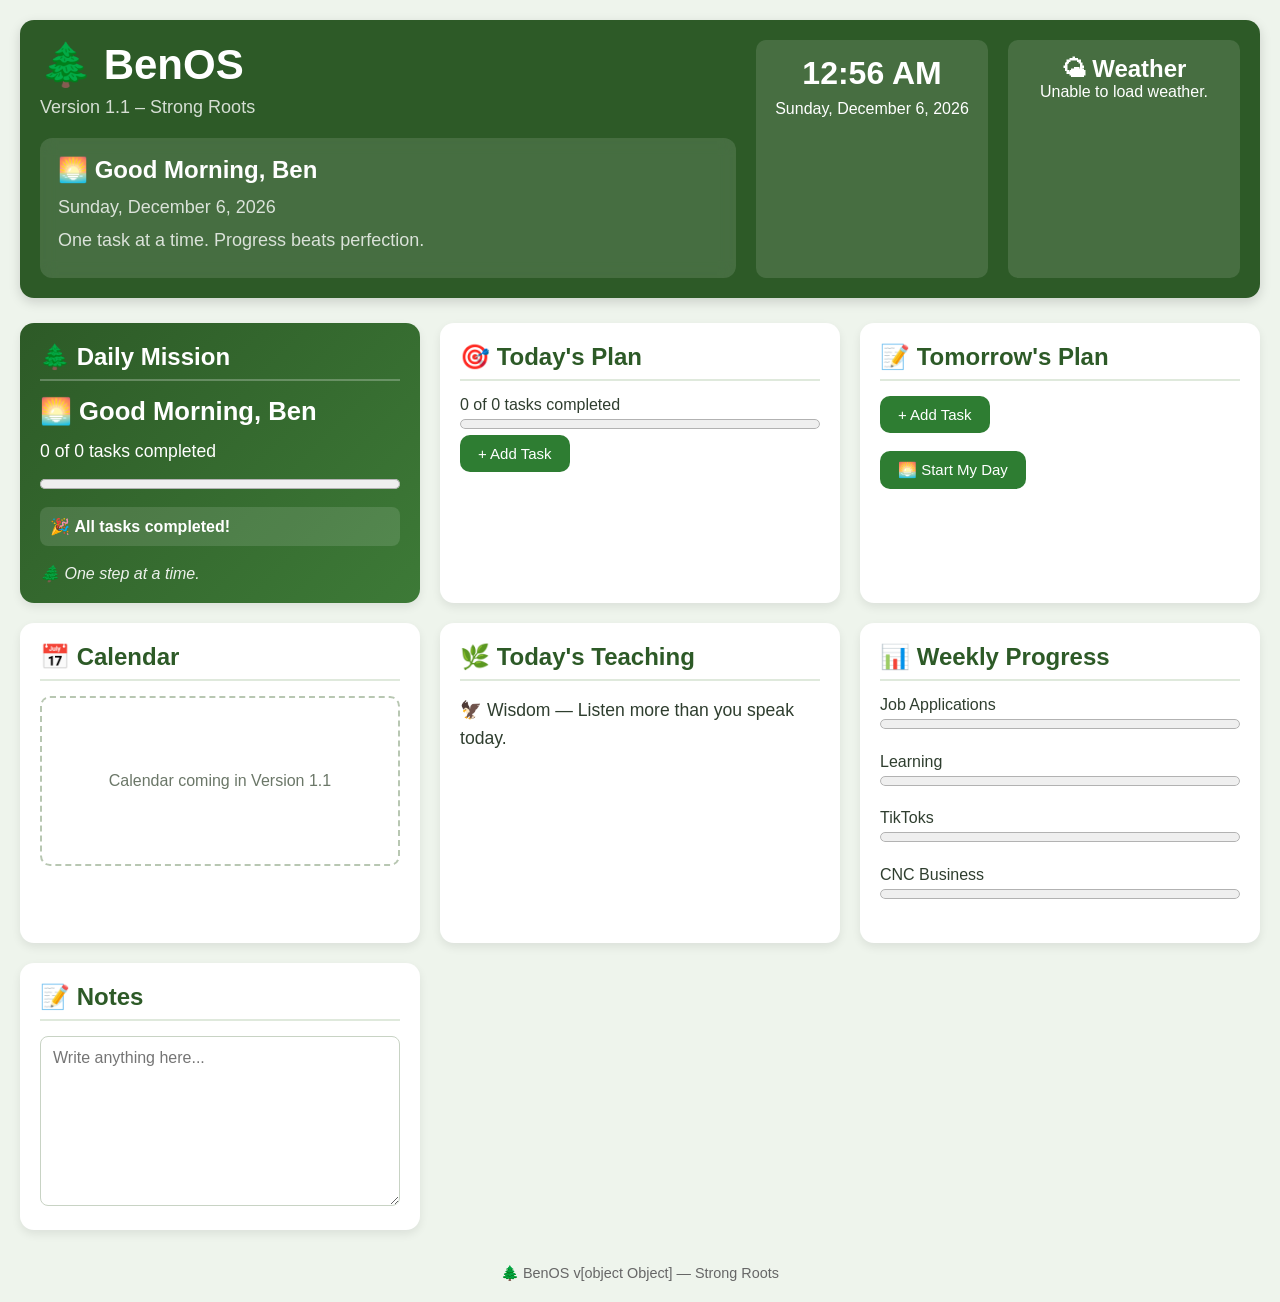
==== app/index.html @ c731f60d "Ben OS v2.0 completed core architecture layer" ====
<!DOCTYPE html>
<html lang="en">
<head>
    <meta charset="UTF-8">
    <meta name="viewport" content="width=device-width, initial-scale=1.0">
    <title>🌲 BenOS v1.1 - Strong Roots</title>

    <link rel="stylesheet" href="styles.css">
<script defer src="../core/benos-core.js"></script>
<script defer src="../core/state.js"></script>
<script defer src="../core/storage.js"></script>
<script defer src="../core/events.js"></script>
<script defer src="../core/logger.js"></script>
<script defer src="../core/config.js"></script>
<script defer src="../core/constants.js"></script>  
<script defer src="../core/version.js"></script>  

<script defer src="../modules/planner.js"></script>
<script defer src="../modules/mission.js"></script>
<script defer src="../modules/calendar.js"></script>
<script defer src="../modules/weather.js"></script>
<script defer src="../modules/teachings.js"></script>

<script defer src="script.js"></script>


</head>

<body>

<header class="top-header">

    <div class="logo">

    <h1>🌲 BenOS</h1>

    <p>Version 1.1 – Strong Roots</p>

    <div class="welcome-panel">

        <h2 id="greeting">
            👋 Welcome
        </h2>

        <p id="todayDate">
            Loading date...
        </p>

        <p id="dailyMessage">
            One task at a time. Progress beats perfection.
        </p>

    </div>

</div>

    <div class="clock-panel">

        <div id="clock">
            00:00
        </div>

        <div id="date">
            Loading...
        </div>

    </div>

    <div class="weather-panel">

        <h2>🌤 Weather</h2>

        <div id="weather">
            Loading...
        </div>

    </div>

</header>


<main class="dashboard">

<section class="card" id="dailyMission">

    <h2>🌲 Daily Mission</h2>

    <div id="missionGreeting">
        Good Morning, Ben
    </div>

    <div id="missionProgress">
    Today's Progress
</div>

<progress
    id="missionProgressBar"
    value="0"
    max="100">
</progress>

<div id="missionTask">
    Next Task: Loading...
</div>

    <div id="missionMessage">
        One step at a time.
    </div>

</section>

    <section class="card">

        <h2>🎯 Today's Plan</h2>

<div class="planner-progress">

    <div id="todayProgressText">
        0 of 0 tasks completed
    </div>

    <progress
        id="todayProgress"
        value="0"
        max="100">
    </progress>

</div>

<div id="todayTasks"></div>

<button id="addTodayTask">
    + Add Task
</button>
    </section>


    <section class="card">

        <h2>📝 Tomorrow's Plan</h2>

<div id="tomorrowTasks"></div>

<button id="addTomorrowTask">
+ Add Task
</button>

<br><br>

<button id="startDayButton">
🌅 Start My Day
</button>
    </section>


    <section class="card">

        <h2>📅 Calendar</h2>

        <div id="calendar">

            Calendar coming in Version 1.1

        </div>

    </section>


    <section class="card">

        <h2>🌿 Today's Teaching</h2>

        <div id="teaching">

            Loading...

        </div>

    </section>


    <section class="card">

        <h2>📊 Weekly Progress</h2>

        <div class="progress-item">

            Job Applications

            <progress value="0" max="10"></progress>

        </div>

        <div class="progress-item">

            Learning

            <progress value="0" max="7"></progress>

        </div>

        <div class="progress-item">

            TikToks

            <progress value="0" max="5"></progress>

        </div>

        <div class="progress-item">

            CNC Business

            <progress value="0" max="5"></progress>

        </div>

    </section>


    <section class="card">

        <h2>📝 Notes</h2>

        <textarea id="notes"
        placeholder="Write anything here..."></textarea>

    </section>

</main>

<footer id="systemFooter">
    🌲 BenOS Loading...
</footer>

</body>

</html>
---- app/styles.css ----
/* ===================================
   BenOS v1.1 - Strong Roots
   Stylesheet
=================================== */

* /* ==================================================
   01. RESET
================================================== */

* {
    margin: 0;
    padding: 0;
    box-sizing: border-box;
}

/* ==================================================
   02. BODY
================================================== */

body {
    font-family: "Segoe UI", Arial, sans-serif;
    background: #eef4ec;
    color: #2f3e2f;
    padding: 20px;
}

/* ==================================================
   03. HEADER
================================================== */
.top-header {
    display: grid;
    grid-template-columns: 3fr 1fr 1fr;
    gap: 20px;

    background: #2d5a27;
    color: white;

    padding: 20px;
    border-radius: 14px;
    margin-bottom: 25px;

    box-shadow: 0 4px 12px rgba(0,0,0,.15);
}

.logo h1{

    font-size:42px;

    font-weight:700;

    margin-bottom:8px;

}

.logo p{

    font-size:18px;

    opacity:.8;

}

.clock-panel,
.weather-panel{

    background:rgba(255,255,255,.12);

    padding:15px;

    border-radius:10px;

    text-align:center;

}

#clock{

    font-size:2rem;

    font-weight:bold;

    margin-bottom:8px;

}

/* ==================================================
   05. DASHBOARD
================================================== */
.dashboard{

    display:grid;

    grid-template-columns:repeat(auto-fit,minmax(340px,1fr));

    gap:20px;

}

/* ==================================================
   06. CARDS
================================================== */

.card{

    background:white;

    border-radius:14px;

    padding:20px;

    box-shadow:0 4px 10px rgba(0,0,0,.08);

}

.card h2{

    color:#2d5a27;

    margin-bottom:15px;

    border-bottom:2px solid #dfe9dc;

    padding-bottom:8px;

}

/* ==================================================
   06A. DAILY MISSION
================================================== */

#dailyMission{

    background:linear-gradient(135deg,#2d5a27,#3d7a37);

    color:white;

}

#dailyMission h2{

    color:white;

    border-bottom:2px solid rgba(255,255,255,.25);

}

#missionGreeting{

    font-size:1.6rem;

    font-weight:bold;

    margin:15px 0;

}

#missionProgress{

    font-size:1.1rem;

    margin:12px 0;

}

#missionTask{

    margin:12px 0;

    padding:10px;

    background:rgba(255,255,255,.12);

    border-radius:8px;

}

#missionMessage{

    margin-top:18px;

    font-style:italic;

    opacity:.9;

}

/* ==================================================
   09. TEXT AREAS
================================================== */

textarea{

    width:100%;

    min-height:170px;

    resize:vertical;

    padding:12px;

    border-radius:8px;

    border:1px solid #c8d3c4;

    font-size:1rem;

    font-family:inherit;

}

textarea:focus{

    outline:none;

    border-color:#2d5a27;

}

/* ==================================================
   10. PROGRESS
================================================== */

.progress-item{

    margin-bottom:18px;

}

progress{

    width:100%;

    height:20px;

}

/* ==================================================
   12. CALENDAR
================================================== */

#calendar{

    min-height:170px;

    display:flex;

    align-items:center;

    justify-content:center;

    border:2px dashed #b8c7b2;

    border-radius:10px;

    color:#6b7768;

}

/* ==================================================
   13. TEACHINGS
================================================== */

#teaching{

    font-size:1.1rem;

    line-height:1.6;

    min-height:170px;

}

/* ==================================================
   14. FOOTER
================================================== */


footer{

    text-align:center;

    margin-top:35px;

    color:#666;

    font-size:.9rem;

}

/* ==================================================
   15. RESPONSIVE
================================================== */


@media(max-width:900px){

.top-header{

grid-template-columns:1fr;

}

}

/* ==================================================
   07. PLANNER
================================================== */


.task-row{

    display:flex;

    align-items:center;

    gap:12px;

    margin-bottom:10px;

    padding:6px;

    border-radius:8px;

    transition:all .25s ease;

}

.task-row.completed{

    background:#e8f5e9;

    border-left:5px solid #2e7d32;

    border-radius:8px;

    padding:6px;

    transition:all .25s ease;

}

.task-row.completed input[type="text"]{

    text-decoration:line-through;

    color:#2e7d32;

    font-weight:bold;

    background:transparent;

}

/* ==================================================
   11. WEATHER
================================================== */


.weather-panel h1{
    font-size:48px;
    margin:10px 0;
}

.weather-panel h3{
    margin-bottom:12px;
}

.weather-panel p{
    margin:6px 0;
}

.weather-panel small{
    display:block;
    margin-top:12px;
    opacity:.7;
}

/* ==================================================
   08. BUTTONS
================================================== */

button{

    background:#2e7d32;

    color:white;

    border:none;

    border-radius:10px;

    padding:10px 18px;

    font-size:15px;

    cursor:pointer;

    transition:all .25s ease;

}

button:hover{

    background:#388e3c;

    transform:translateY(-2px);

    box-shadow:0 4px 10px rgba(0,0,0,.25);

}

button:active{

    transform:translateY(0);

}
.task-row input[type="text"]{

    flex:1;

    padding:8px;

    border-radius:8px;

    border:1px solid #bbb;

    font-size:15px;

}

.task-row input[type="checkbox"]{

    transform:scale(1.2);

}
.card{

    transition:all .3s ease;

}

.card:hover{

    transform:translateY(-5px);

    box-shadow:0 10px 25px rgba(0,0,0,.20);

}

/* ---------- WELCOME PANEL ---------- */


.welcome-panel{

    margin-top:20px;

    background:rgba(255,255,255,.12);

    padding:18px;

    border-radius:12px;

    backdrop-filter:blur(8px);

}

.welcome-panel h2{

    margin-bottom:10px;

    font-size:1.5rem;

}

.welcome-panel p{

    margin:6px 0;

    line-height:1.5;

}
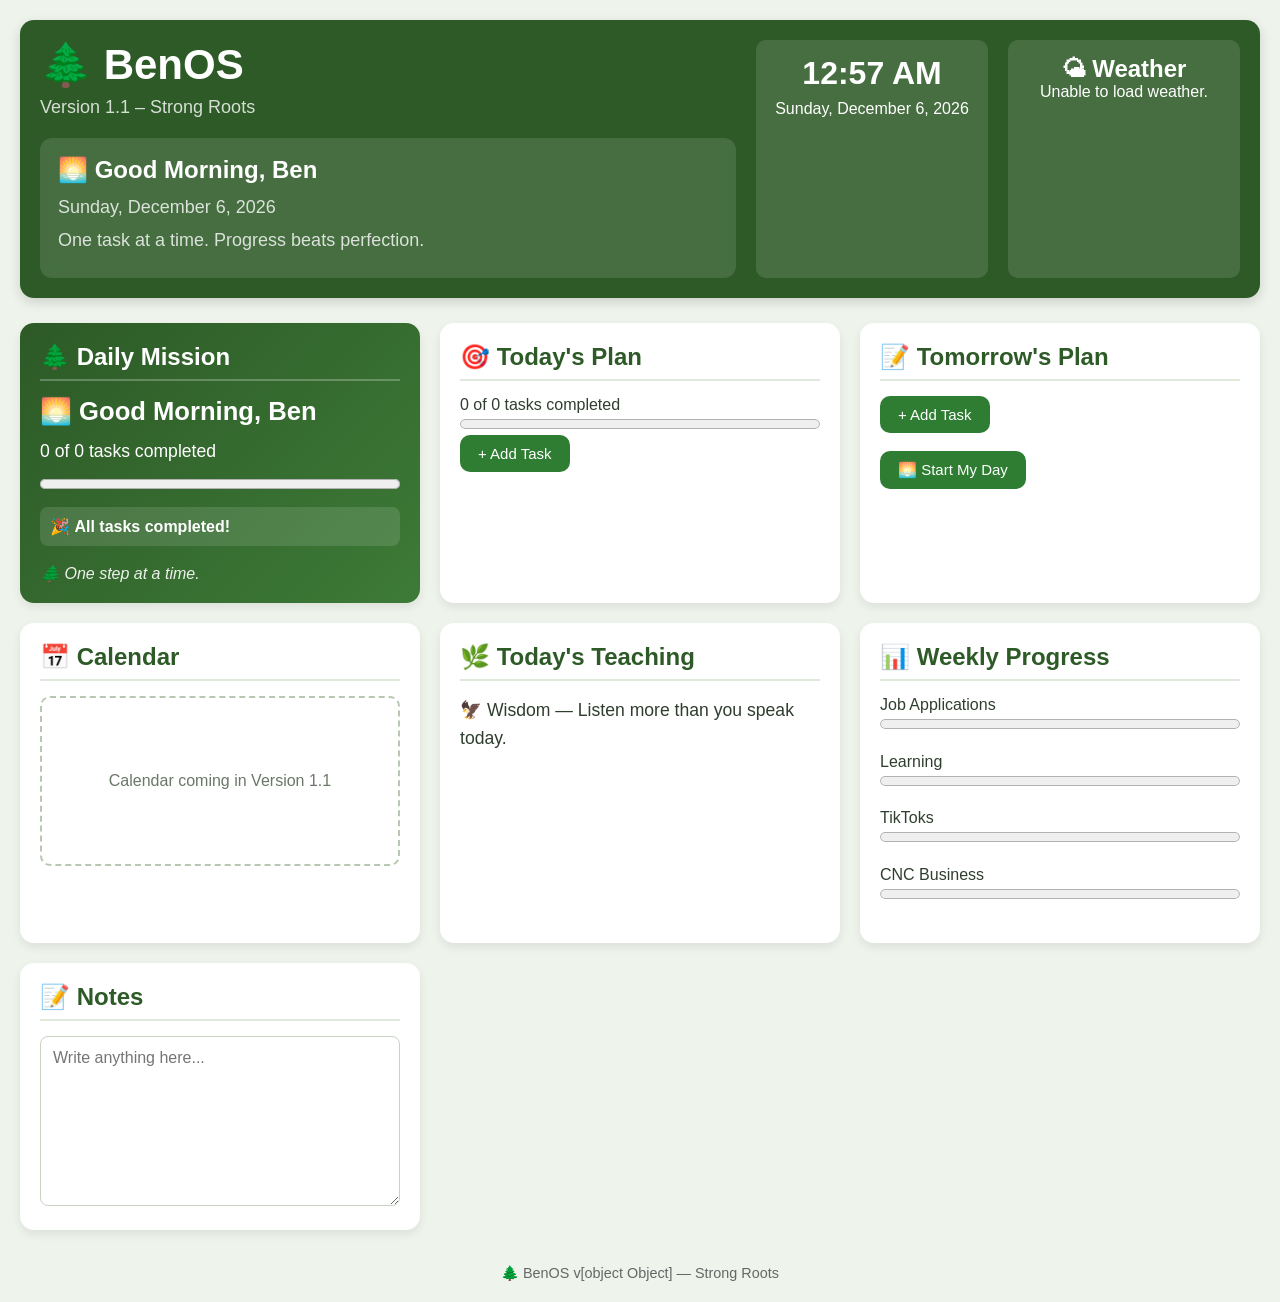
==== commit 99d2bc26: "Migrated mission module into module folder structure" ====
--- a/app/index.html
+++ b/app/index.html
@@ -15,8 +15,8 @@
 <script defer src="../core/constants.js"></script>  
 <script defer src="../core/version.js"></script>  
 
-<script defer src="../modules/planner.js"></script>
-<script defer src="../modules/mission.js"></script>
+<script defer src="../modules/planner/planner.js"></script>
+<script defer src="../modules/mission/mission.js"></script>
 <script defer src="../modules/calendar.js"></script>
 <script defer src="../modules/weather.js"></script>
 <script defer src="../modules/teachings.js"></script>
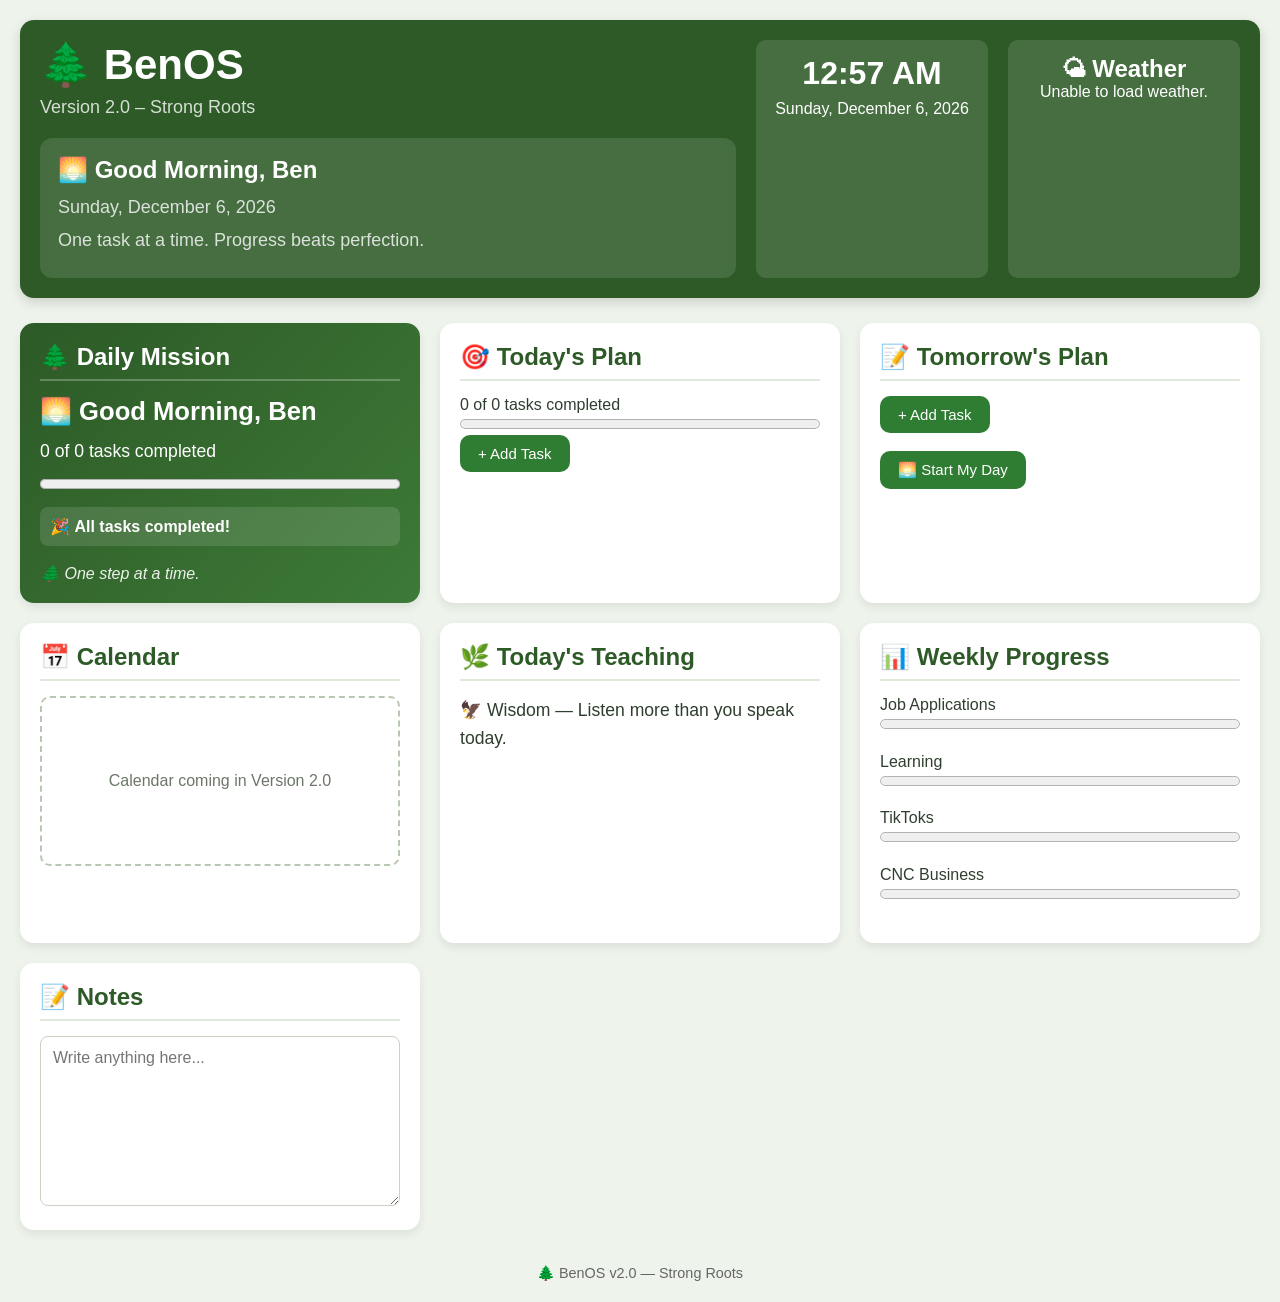
==== commit b5afa33a: "Sync index.html version text to v2.0 (Version Fix Phase 2) Title, header, and calendar placeholder s" ====
--- a/app/index.html
+++ b/app/index.html
@@ -3,7 +3,7 @@
 <head>
     <meta charset="UTF-8">
     <meta name="viewport" content="width=device-width, initial-scale=1.0">
-    <title>🌲 BenOS v1.1 - Strong Roots</title>
+    <title>🌲 BenOS v2.0 - Strong Roots</title>
 
     <link rel="stylesheet" href="styles.css">
 <script defer src="../core/benos-core.js"></script>
@@ -17,9 +17,9 @@
 
 <script defer src="../modules/planner/planner.js"></script>
 <script defer src="../modules/mission/mission.js"></script>
-<script defer src="../modules/calendar.js"></script>
-<script defer src="../modules/weather.js"></script>
-<script defer src="../modules/teachings.js"></script>
+<script defer src="../modules/calendar/calendar.js"></script>
+<script defer src="../modules/weather/weather.js"></script>
+<script defer src="../modules/teachings/teachings.js"></script>
 
 <script defer src="script.js"></script>
 
@@ -34,7 +34,7 @@
 
     <h1>🌲 BenOS</h1>
 
-    <p>Version 1.1 – Strong Roots</p>
+    <p>Version 2.0 – Strong Roots</p>
 
     <div class="welcome-panel">
 
@@ -159,7 +159,7 @@
 
         <div id="calendar">
 
-            Calendar coming in Version 1.1
+            Calendar coming in Version 2.0
 
         </div>
 
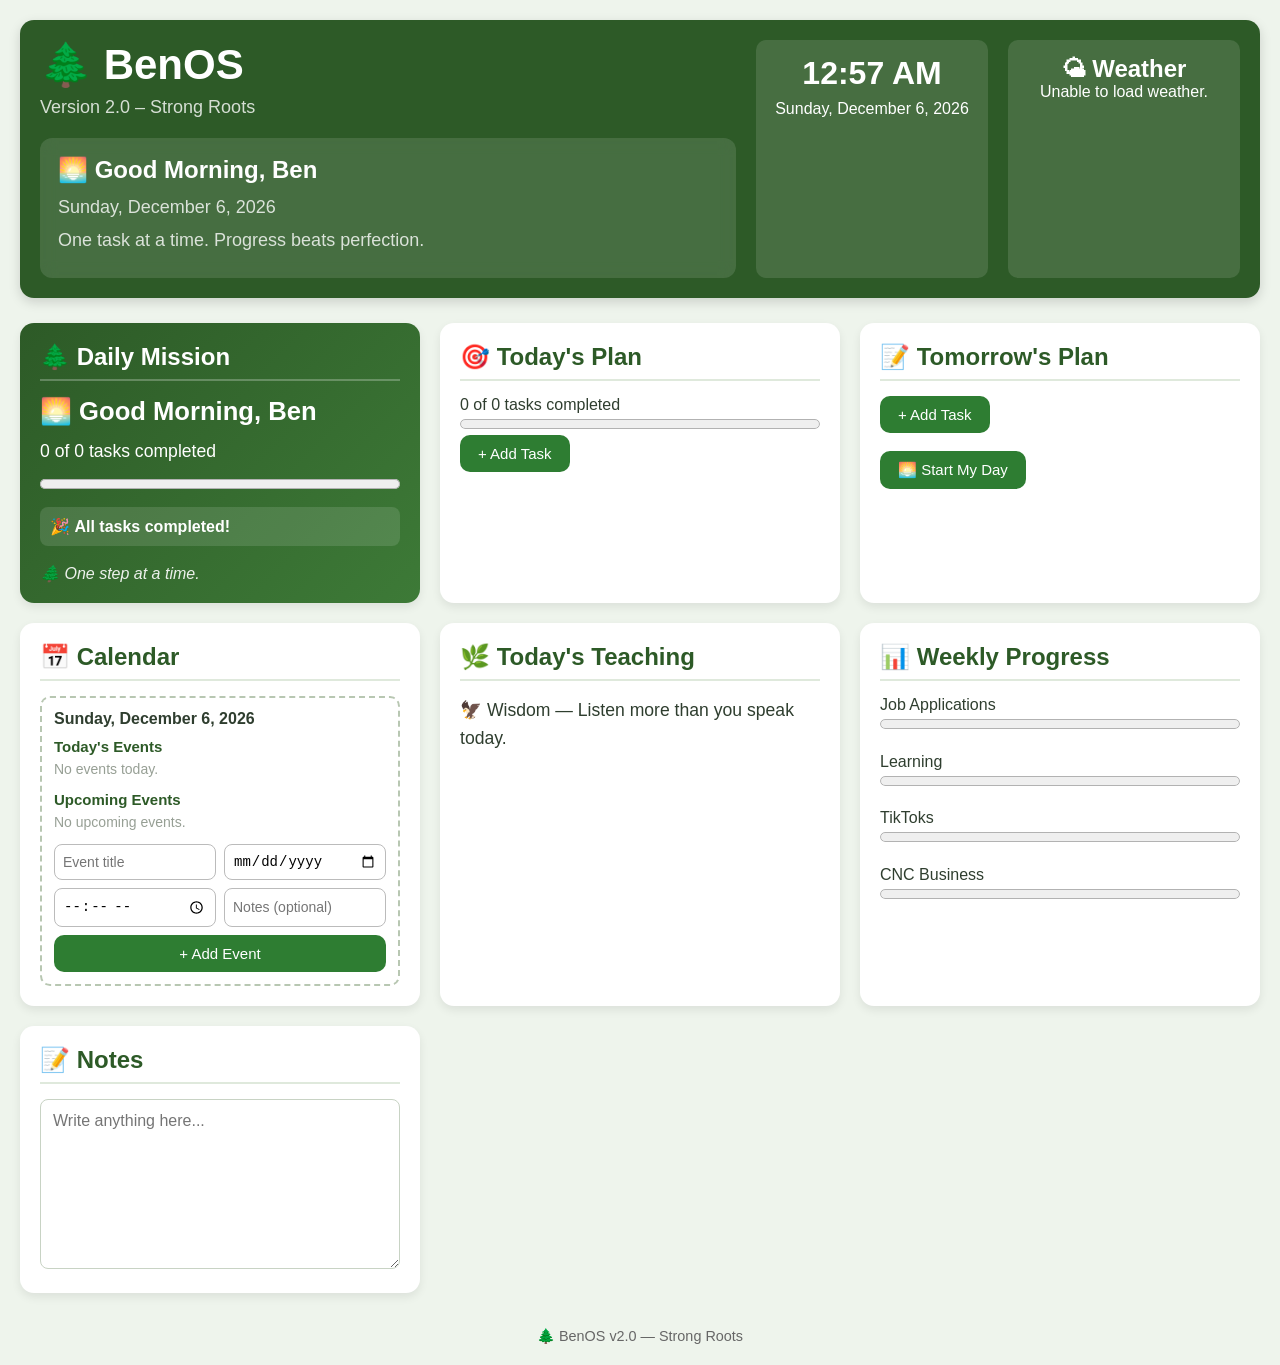
==== commit 6a27c9d0: "Complete Calendar module v1 UI integration" ====
--- a/app/index.html
+++ b/app/index.html
@@ -159,7 +159,7 @@
 
         <div id="calendar">
 
-            Calendar coming in Version 2.0
+            Loading calendar...
 
         </div>
 
--- a/app/styles.css
+++ b/app/styles.css
@@ -242,17 +242,129 @@
 
     min-height:170px;
 
+    border:2px dashed #b8c7b2;
+
+    border-radius:10px;
+
+    color:#6b7768;
+
+    padding:12px;
+
+}
+
+#calendar .calendar-date{
+
+    font-weight:bold;
+
+    margin-bottom:10px;
+
+    color:#2f3e2f;
+
+}
+
+#calendar .calendar-section{
+
+    margin-bottom:14px;
+
+}
+
+#calendar .calendar-section h3{
+
+    font-size:15px;
+
+    margin-bottom:6px;
+
+    color:#2d5a27;
+
+}
+
+#calendar .calendar-empty{
+
+    font-size:14px;
+
+    opacity:.7;
+
+}
+
+.calendar-event-row{
+
     display:flex;
 
     align-items:center;
 
-    justify-content:center;
-
-    border:2px dashed #b8c7b2;
-
-    border-radius:10px;
+    justify-content:space-between;
+
+    gap:12px;
+
+    margin-bottom:8px;
+
+    padding:8px;
+
+    border-radius:8px;
+
+    background:#f4f8f2;
+
+}
+
+.calendar-event-info{
+
+    display:flex;
+
+    flex-direction:column;
+
+    gap:2px;
+
+}
+
+.calendar-event-title{
+
+    font-weight:bold;
+
+    color:#2f3e2f;
+
+}
+
+.calendar-event-time,
+.calendar-event-date,
+.calendar-event-notes{
+
+    font-size:13px;
 
     color:#6b7768;
+
+}
+
+.calendar-form{
+
+    display:flex;
+
+    flex-wrap:wrap;
+
+    gap:8px;
+
+    margin-top:10px;
+
+}
+
+.calendar-form input{
+
+    flex:1;
+
+    min-width:110px;
+
+    padding:8px;
+
+    border-radius:8px;
+
+    border:1px solid #bbb;
+
+    font-size:14px;
+
+}
+
+.calendar-form button{
+
+    flex-basis:100%;
 
 }
 
